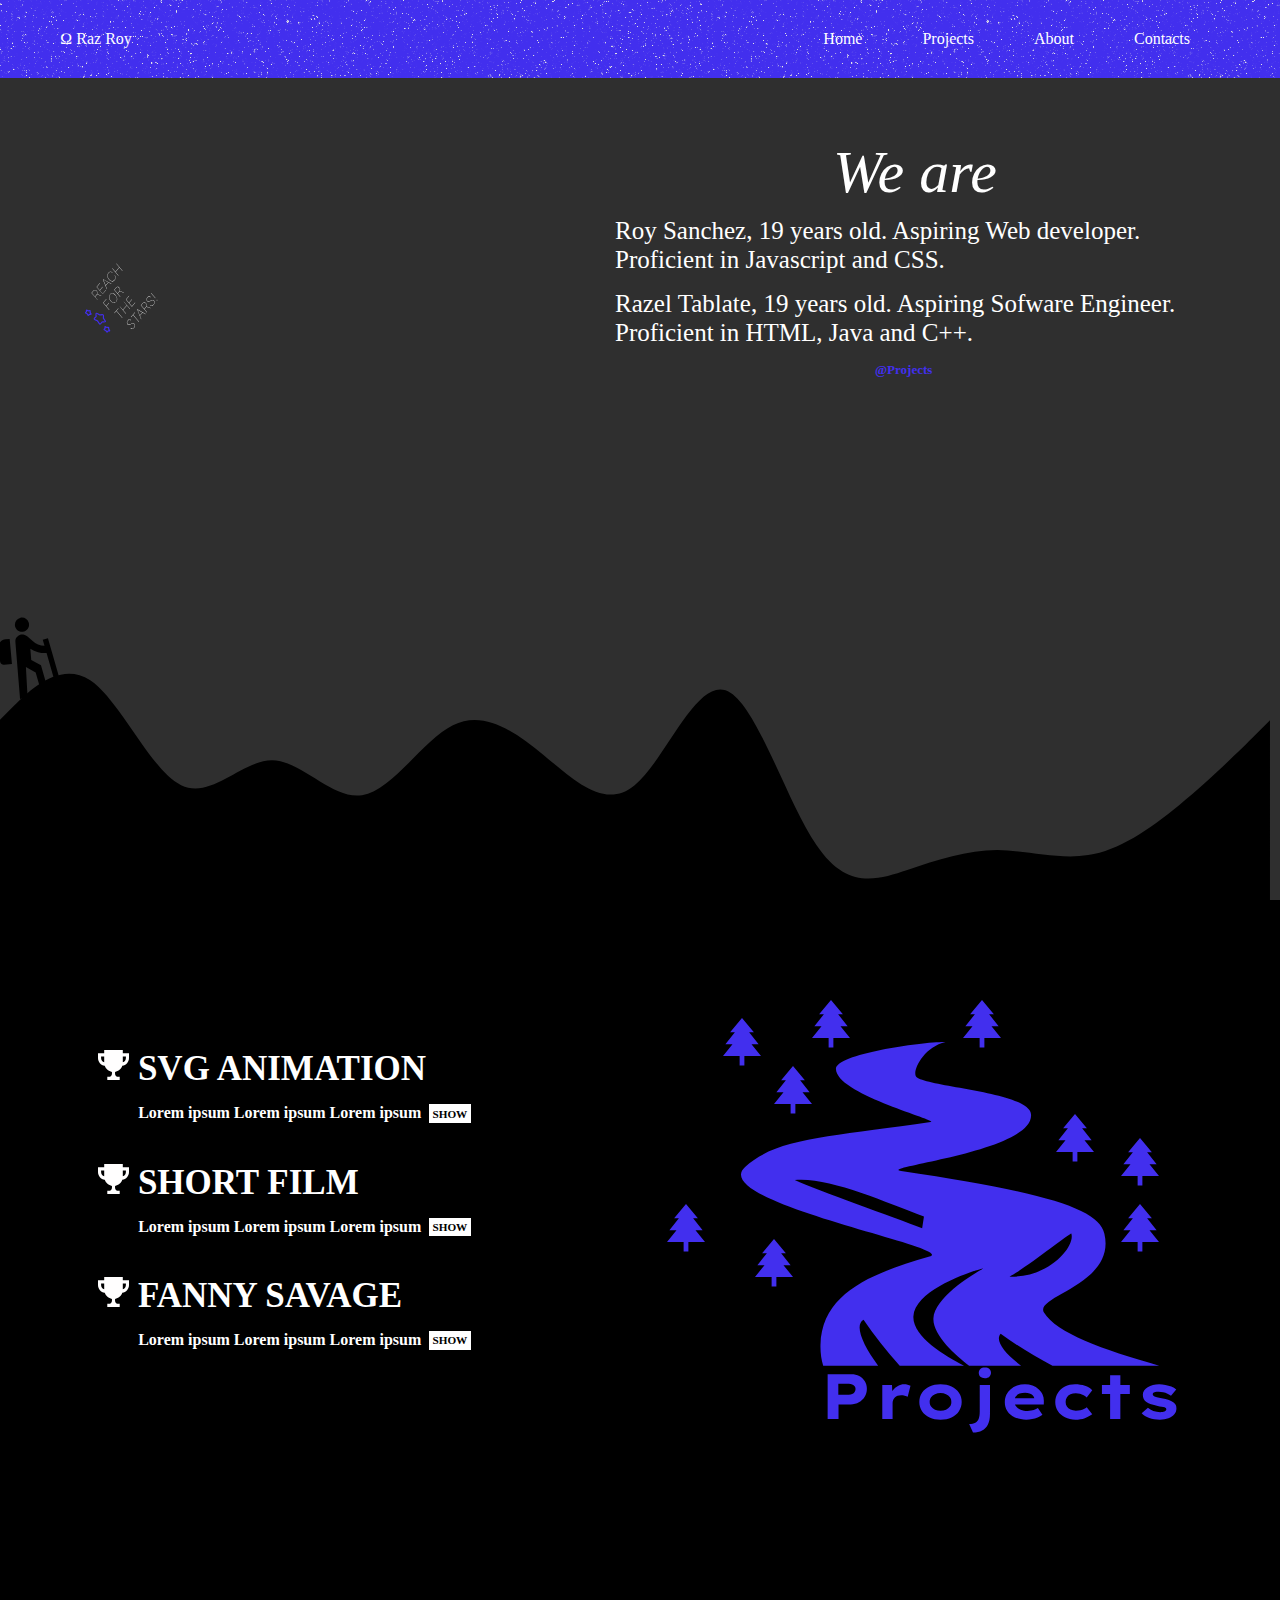
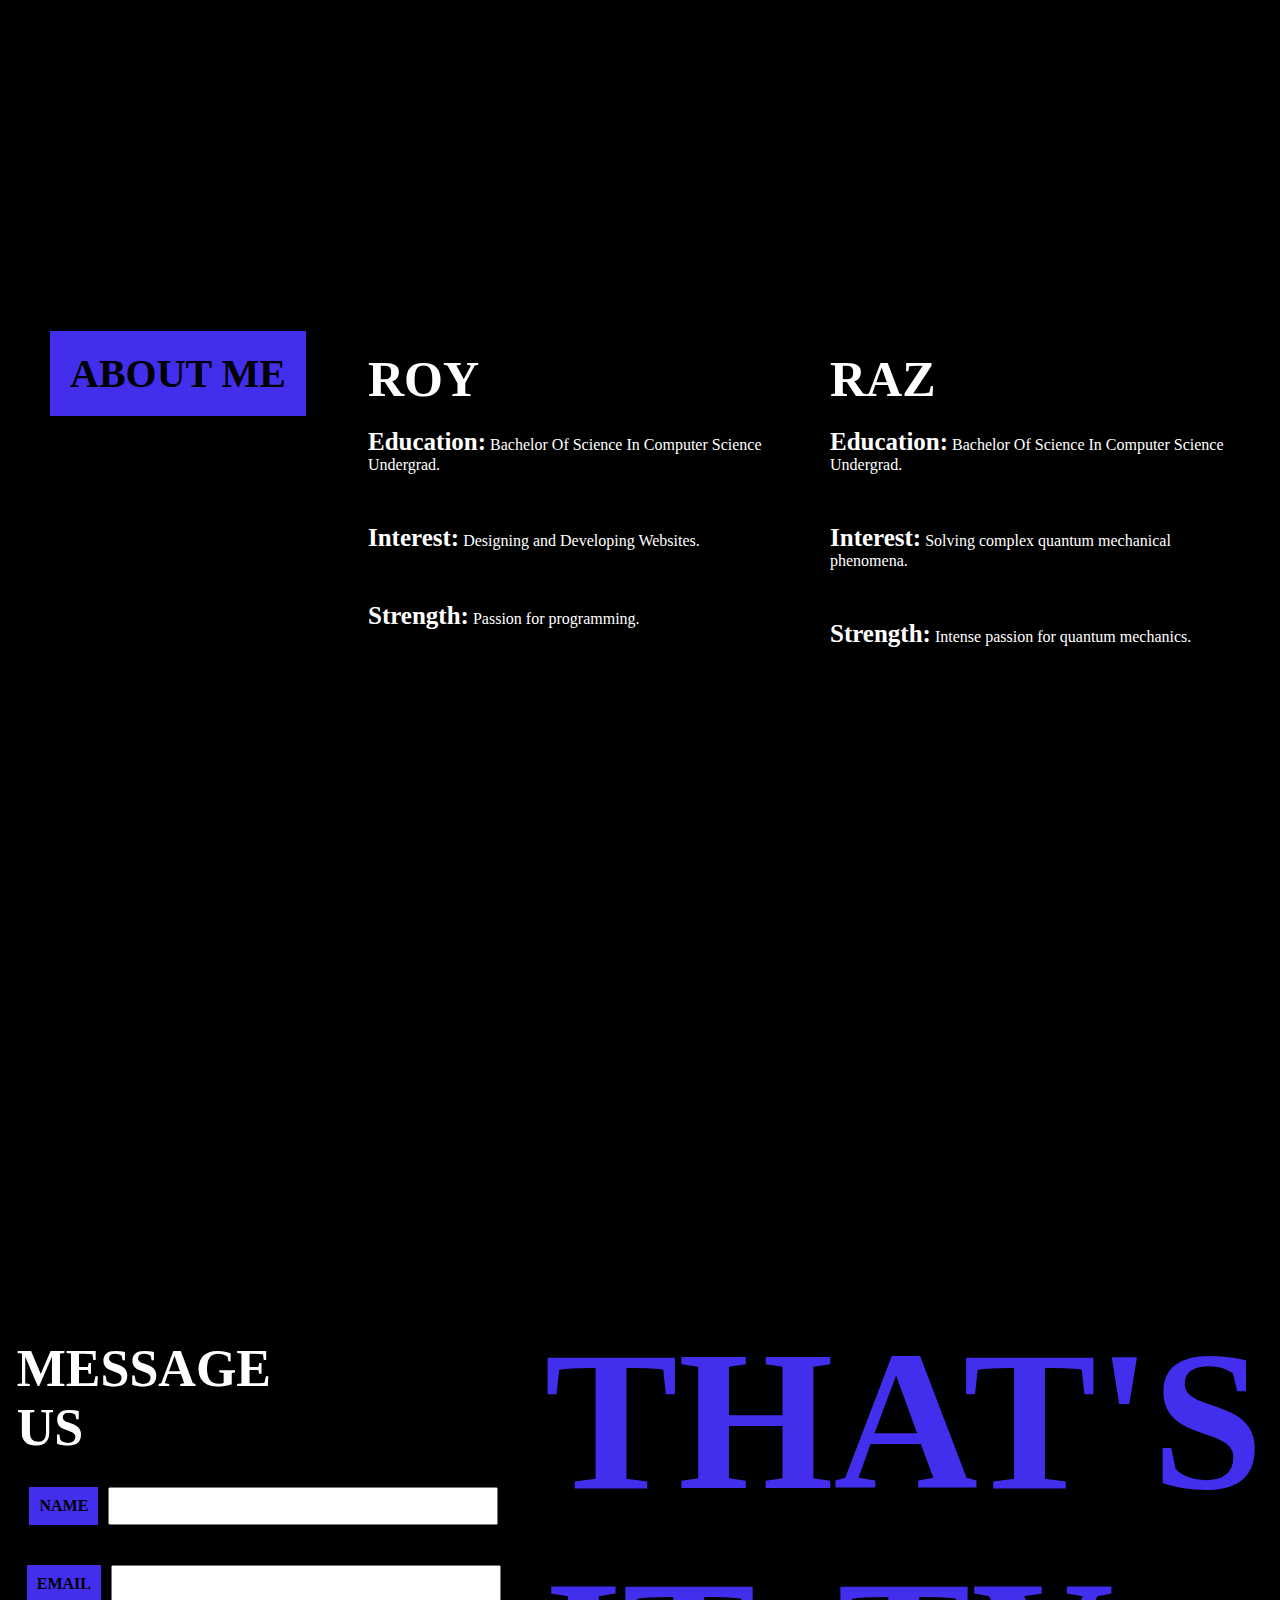
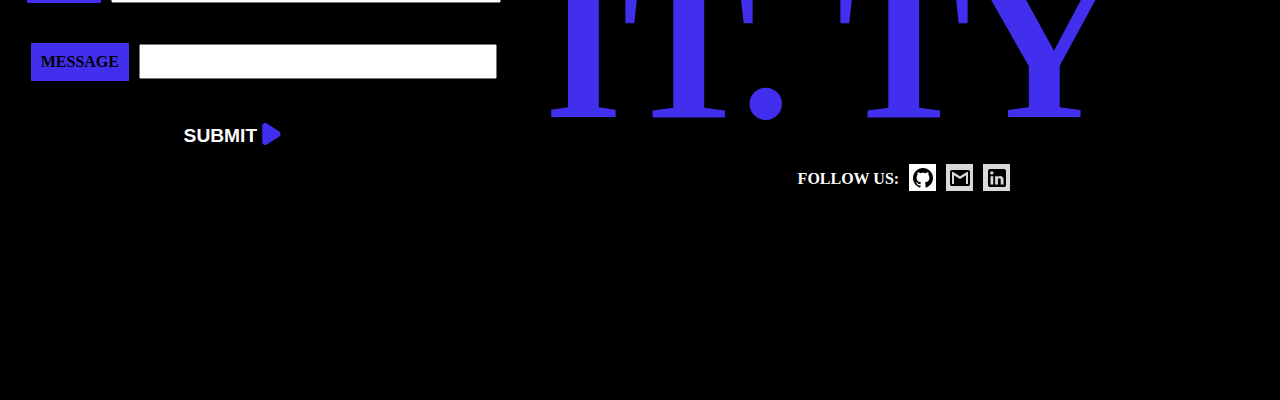
==== redo/main.html @ aadc62df "Add files via upload" ====
<!DOCTYPE html>
<html lang="en">

<head>
    <meta charset="UTF-8">
    <meta name="viewport" content="width=device-width, initial-scale=1.0">
    <title>Document</title>
    <link href="styles.css" rel="stylesheet" />
    <link href="./css/homepage.css" rel="stylesheet" />
    <link href="./css/projectspage.css" rel="stylesheet" />
    <link href="./css/aboutpage.css" rel="stylesheet" />
    <link href="./css/contactspage.css" rel="stylesheet" />
    <link href="./css/responsivenessSecretFormula.css" rel="stylesheet" />
    <script src="./js/smooth-scrolling.js" defer></script>
    <script src="./js/inputValidation.js" defer></script>
</head>

<body>
    <div id="homepage">
        <header>
            <a href="#" class="logo">&#8486; Raz Roy</a>
            <ul class="navigation">
                <li><a href="#homepage">Home</a></li>
                <li><a href="#projects">Projects</a></li>
                <li><a href="#about">About</a></li>
                <li><a href="#contacts">Contacts</a></li>
            </ul>
        </header>
        <section>
            <div class="message">
                <img src="./symbols/reach.svg" />
                <div class="container">
                    <div class="big">We are</div>
                    <div class="small">
                        <div>Roy Sanchez, 19 years old. Aspiring Web developer.
                            Proficient in Javascript and CSS.</div>
                        <div>Razel Tablate, 19 years old. Aspiring Sofware Engineer.
                            Proficient in HTML, Java and C++.</div>
                    </div>
                    <div class="smaller">
                        <a href="#projects">@Projects</a>
                    </div>
                </div>
            </div>
            <div class="background">
                <img src="./symbols/bg-svg.svg" />
            </div>
        </section>
    </div>
    <div id="projects">
        <section>
            <div class="project-content">
                <div class="proj1">
                    <div class="title">
                        <div class="text"><img src="./symbols/award.svg" /> SVG ANIMATION</div>
                    </div>
                    <div class="subtitle">
                        <div class="text">Lorem ipsum Lorem ipsum Lorem ipsum</div>
                        <div class="modal">
                            <label for="btn1">SHOW</label>
                            <input type="checkbox" id="btn1" />
                            <div class="content content1">
                                <div class="header">
                                    <div class="title"><a href="#">LINK</a></div>
                                    <label for="btn1">X</label>
                                </div>
                                <div class="media">
                                </div>
                            </div>
                        </div>
                    </div>
                </div>
                <div class="proj1">
                    <div class="title">
                        <div class="text"><img src="./symbols/award.svg" /> SHORT FILM</div>
                    </div>
                    <div class="subtitle">
                        <div class="text">Lorem ipsum Lorem ipsum Lorem ipsum</div>
                        <div class="modal">
                            <label for="btn2">SHOW</label>
                            <input type="checkbox" id="btn2" />
                            <div class="content content2">
                                <div class="header">
                                    <div class="title"><a href="#">LINK</a></div>
                                    <label for="btn2">X</label>
                                </div>
                                <div class="media">
                                </div>
                            </div>
                        </div>
                    </div>
                </div>
                <div class="proj1">
                    <div class="title">
                        <div class="text"><img src="./symbols/award.svg" /> FANNY SAVAGE</div>
                    </div>
                    <div class="subtitle">
                        <div class="text">Lorem ipsum Lorem ipsum Lorem ipsum </div>
                        <div class="modal">
                            <label for="btn3">SHOW</label>
                            <input type="checkbox" id="btn3" />
                            <div class="content content3">
                                <div class="header">
                                    <div class="title"><a href="#">LINK</a></div>
                                    <label for="btn3">X</label>
                                </div>
                                <div class="media">
                                </div>
                            </div>
                        </div>
                    </div>
                </div>
            </div>
            <div class="project-image">
                <img src="./symbols/image-projects.svg" />
            </div>
        </section>
    </div>
    <div id="about">
        <section>
            <div class="label"><span>ABOUT ME</span></div>
            <div class="info">
                <div class="name">ROY</div>
                <div class="info-label"><span>Education:</span> Bachelor Of Science In Computer Science Undergrad.</div>
                <div class="info-label"><span>Interest:</span> Designing and Developing Websites.</div>
                <div class="info-label"><span>Strength:</span> Passion for programming.</div>
            </div>
            <div class="info">
                <div class="name">RAZ</div>
                <div class="info-label"><span>Education:</span> Bachelor Of Science In Computer Science Undergrad.</div>
                <div class="info-label"><span>Interest:</span> Solving complex quantum mechanical phenomena.</div>
                <div class="info-label"><span>Strength:</span> Intense passion for quantum mechanics.</div>
            </div>
        </section>
    </div>
    <div id="contacts">
        <div class="sendMessage">
            <div class="labelMessage">MESSAGE<br /> US</div>
            <form>
                <div class="container">
                    <label for="name">NAME</label>
                    <input id="name" type="text" maxlength="15" required/>
                    <span class="message"></span>
                </div>
                <div class="container">
                    <label for="name">EMAIL</label>
                    <input id="name" type="text" maxlength="40" required />
                    <span class="message"></span>

                </div>
                <div class="container">
                    <label for="name">MESSAGE</label>
                    <input type="text" required />
                    <span class="message"></span>

                </div>

                <div class="btn">
                    <label for="submit">
                        <svg class="triangles" width="67" height="27" viewBox="0 0 67 27" fill="none"
                            xmlns="http://www.w3.org/2000/svg">
                            <path id="main"
                                d="M43.4353 13.0006C43.4357 12.4996 43.3174 12.007 43.0918 11.5704C42.8662 11.1338 42.541 10.7681 42.1476 10.5086L29.7232 2.39863C29.319 2.14103 28.8597 2.00359 28.3914 2.00007C27.9231 1.99654 27.4622 2.12706 27.0547 2.37855C26.6473 2.63004 26.3076 2.9937 26.0696 3.43314C25.8316 3.87259 25.7037 4.37242 25.6986 4.88263L25.6986 21.1076C25.7019 21.6174 25.8279 22.1173 26.064 22.5574C26.3001 22.9976 26.638 23.3625 27.044 23.6158C27.45 23.8691 27.9099 24.002 28.3778 24.0011C28.8457 24.0002 29.3052 23.8655 29.7104 23.6106L42.143 15.4946C42.5369 15.2349 42.8627 14.8689 43.089 14.4321C43.3154 13.9953 43.4346 13.5023 43.4353 13.0006Z"
                                fill="#422FEE" />
                            <path id="back1"
                                d="M42.5175 13.0006C42.5179 12.4996 42.3996 12.007 42.174 11.5704C41.9484 11.1338 41.6232 10.7681 41.2298 10.5086L28.8054 2.39863C28.4012 2.14103 27.942 2.00359 27.4737 2.00007C27.0054 1.99654 26.5444 2.12706 26.137 2.37855C25.7295 2.63004 25.3898 2.9937 25.1518 3.43314C24.9138 3.87259 24.7859 4.37242 24.7808 4.88263L24.7808 21.1076C24.7841 21.6174 24.9101 22.1173 25.1462 22.5574C25.3823 22.9976 25.7202 23.3625 26.1262 23.6158C26.5323 23.8691 26.9922 24.002 27.46 24.0011C27.9279 24.0002 28.3874 23.8655 28.7926 23.6106L41.2252 15.4946C41.6191 15.2349 41.9449 14.8689 42.1713 14.4321C42.3976 13.9953 42.5168 13.5023 42.5175 13.0006Z"
                                fill="#422FEE" fill-opacity="0.55" />
                            <path id="back2"
                                d="M43.4353 13.0006C43.4357 12.4996 43.3174 12.007 43.0918 11.5704C42.8662 11.1338 42.541 10.7681 42.1476 10.5086L29.7232 2.39863C29.319 2.14103 28.8597 2.00359 28.3914 2.00007C27.9231 1.99654 27.4622 2.12706 27.0547 2.37855C26.6473 2.63004 26.3076 2.9937 26.0696 3.43314C25.8316 3.87259 25.7037 4.37242 25.6986 4.88263L25.6986 21.1076C25.7019 21.6174 25.8279 22.1173 26.064 22.5574C26.3001 22.9976 26.638 23.3625 27.044 23.6158C27.45 23.8691 27.9099 24.002 28.3778 24.0011C28.8457 24.0002 29.3052 23.8655 29.7104 23.6106L42.143 15.4946C42.5369 15.2349 42.8627 14.8689 43.089 14.4321C43.3154 13.9953 43.4346 13.5023 43.4353 13.0006Z"
                                fill="#422FEE" fill-opacity="0.55" />
                        </svg>
                    </label>
                    <input id="submit" type="submit" />
                </div>

            </form>
        </div>
        <div class="goodbyes">
            <div class="message">THAT'S <br />IT. TY</div>
            <div class="followUs">FOLLOW US:
                <a href="#"><img src="./symbols/github-logo.svg" /></a>
                <a href="#"><img src="./symbols/gmail-logo.svg" /></a>
                <a href="#"><img src="./symbols/linkin-logo.svg" /></a>
            </div>
        </div>
    </div>
</body>

</html>
---- redo/styles.css ----
* {
    margin: 0;
    padding: 0;
}

body {
    background: #2f2f2f;
    height: 400vh;
    overflow-x: hidden;
}
html{
    font-size: 16px;
}


#homepage,
#projects,
#about,
#contacts {
    height: 100vh;
    min-height: 32.5rem;
}

#projects {
    background: #000;
}

#about {
    background: #000;
}

#contacts {
    background: #000;
}
---- redo/css/homepage.css ----
#homepage header {
    background: url('../symbols/nnnoise.svg');
    display: flex;
    justify-content: space-between;
    align-items: center;
    padding: 1.875rem 3.75rem;
    font-family: 'Trebuchet MS';
}

#homepage header .logo {
    text-decoration: none;
    color: white;
}

#homepage header .navigation {
    display: flex;
    list-style: none;
}

#homepage header .navigation li a {
    text-decoration: none;
    color: white;
    margin: 0 1.875rem;
    position: relative;
}
#homepage header .navigation li a:hover::before{
    content: '';
    position: absolute;
    box-shadow: -20px 0 5px 3px #fff,
                10px 25px 5px 4px #fff,
                0 5px 5px 3px #fff531;
    left: 50%;
    opacity: 0;
    animation: appear 1s linear forwards;
}
@keyframes appear {
    100%{opacity: 1}
}


#homepage {
    display: flex;
    flex-direction: column;
}

#homepage section {
    height: fill;
    flex-grow: 2;
    display: flex;
    flex-direction: column;
}

#homepage section .message {
    color: white;
    font-family: 'Inter';
    padding: 4.0625rem;
}
#homepage section .message img{
    transform: translate(0, 100px) scale(.8)
}
#homepage section .message .container {
    float: right;
    display: flex;
    justify-content: center;
    align-items: center;
    flex-direction: column;
    width: 37.5rem;
}

#homepage section .message .container .big {
    font-style: italic;
    font-weight: 90;
    font-size: 3.75rem;
line-height: 3.625rem;     
margin-bottom: 0.9375rem;
}

#homepage section .message .container .small {
    font-style: normal;
    font-weight: 90;
font-size: 1.5625rem;
line-height: 1.8125rem;
}
#homepage section .message .container .small div{
    margin-bottom: 0.9375rem;
}
#homepage section .message .container .smaller a{
    font-size: 0.8125rem;
    font-weight: bold;
    text-decoration: none;
    color: #422fee;
    position: absolute;
    transform: translateX(-2.5rem)
}
#homepage section .message .container .smaller a:hover::after{
    content: '';
    position: absolute;
    bottom: 0;
    left: 0;
    height: 1px; 
    animation: underline .7s cubic-bezier(0.175, 0.885, 0.32, 1.275) forwards;
    transform: scale(0) translateY(-1.25rem);
    background: #422fee;
    box-shadow: 0 -8px 20px 2px #422fee;
}
@keyframes underline {
    100%{width: 100%; transform: scale(1) translateY(0.125rem); }
}


#homepage section .background {
    flex-grow: 1;
    position: relative;
}

#homepage section .background img {
    width: 100vw;
    position: absolute;
    bottom: 0;
    left: -0.625rem;
    z-index: -1;
}
---- redo/css/projectspage.css ----
#projects section {
    display: flex;
    justify-content: space-around;
    align-items: center;
    color: white;
    padding-top: 6.25rem;
    position: relative;
}
#projects section .project-content{
    font-family: 'inter';
    font-weight: bold;
}
#projects section .project-content .proj1{
    margin-bottom: 2.5rem;
}
#projects section .project-content .proj1 .title{
    font-size: 2.1875rem;
}
#projects section .project-content .proj1 .subtitle{
    font-size: 1rem;
    margin-left: 2.5rem;
    margin-top: 0.9375rem;
    display: flex;
}
#projects section .project-content .proj1 .subtitle .modal{
  margin-left: .5rem;
  font-size: .7rem;
  padding: .2rem;
  background: white;
  color: black;
}
#projects section .project-content .proj1 .subtitle .modal input{
    display: none;
}
#projects section .project-content .proj1 .subtitle .modal .content {
   height: 75%;
   width: 50%;
   position: absolute;
   left: 25.5rem;
   top: 4rem;
   background: white;
   display: flex;
   flex-direction: column;
   align-items: center;
   visibility: hidden;
   background: black;
   box-shadow: 0 0 25px rgba(225,225,225,.3);
   color: white;
}
#projects section .project-content .proj1 .subtitle .modal .content .header{
    display: flex;
    align-items: center;
    justify-content: space-between;
    width: 100%;
    padding: .5rem 1.5rem;
    box-sizing: border-box;
}
#projects section .project-content .proj1 .subtitle .modal .content .header label{
    font-size: 1.5rem;
}
#projects section .project-content .proj1 .subtitle .modal .content .media{
    height: 100%;
    width: 100%;
}

#projects section .project-content .proj1 .subtitle .modal #btn1:checked ~ .content1{
    visibility: visible;
}
#projects section .project-content .proj1 .subtitle .modal #btn2:checked ~ .content2{
    visibility: visible;
}
#projects section .project-content .proj1 .subtitle .modal #btn3:checked ~ .content3{
    visibility: visible;
}
---- redo/css/aboutpage.css ----
#about section {
    display: flex;
    justify-content: space-between;
    font-family: 'inter';
    padding: 9.375rem 3.125rem;
}
#about section .label span{
    background: #422fee;
    padding: 1.25rem;   
    font-weight: bold;  
    font-size: 2.5rem;  
    
}
#about section .info{
    color: white;
    font-weight: bold;
    width: 25rem;
}
#about section .info .name{
font-size: 3.125rem;
margin-bottom: 1.25rem;
}
#about section .info .info-label{
    margin-bottom: 3.125rem;
    font-weight: normal;
}
#about section .info .info-label span{
    font-size: 1.5625rem;
    font-weight: bold;
}
---- redo/css/contactspage.css ----
#contacts {
    display: flex;
    justify-content: space-around;
    font-family: 'inter';
    align-items: center;
}
#contacts .sendMessage{
    display: flex;
    flex-direction: column;
}
#contacts .sendMessage .labelMessage{
    color: white;  
    font-size: 3.25rem;
    margin-bottom: 1.25rem;
    font-weight: bold;
    transform: translateX(5.625);
}
#contacts .sendMessage form{
    display: flex;
    justify-content: right;
    align-items: center;
    flex-direction: column;
}
#contacts .sendMessage form .container{
    padding: 0.625rem;
    margin-bottom: 1.25rem;
    display: flex;
    justify-content: center;
    align-items: center;
    position: relative;
}
#contacts .sendMessage form .container span{
    position: absolute;
    left: 8rem;
    top: -1rem;
    color: red;
    animation: spanAnim 2s linear forwards;
}
@keyframes spanAnim {
    100%{color: white}
}


#contacts .sendMessage form .container input{
    font-size: 1.875rem;
    margin-left: 0.625rem;
}
#contacts .sendMessage form .container:nth-child(3) input{
    font-size: 1.6875rem;
}

#contacts .sendMessage form label{
    background: #422fee;
    padding: 0.625rem;
    font-weight: bold;
}

#contacts .sendMessage form .btn{
    display: flex;
    justify-content: center;
    align-items: center;
}
#contacts .sendMessage form .btn input{
    background: none;
    color: white;
    font-weight: bold;
    border: none;
    text-transform: uppercase;
    font-size: 1.2rem;
}
#contacts .sendMessage form .btn label{
    background: none;
    order: 2;
 }



/**submit btn**/
.btn label, .btn input{
    cursor: pointer;
}
.triangles {
    fill: none;
    transform: translateX(-1.875rem);
}
.triangles #main, .triangles #back1, .triangles #back2{
    transition: all 1s ease;
}
.btn:hover .triangles #back1{
    transform: translateX(20%);
}
.btn:hover .triangles #back2{
    transform: translateX(-10%);
}
.btn:hover .triangles #main{
    transform: translateX(5%);
}


#contacts .goodbyes .message{
    font-size: 12.5rem;
    color: #422fee;
    pointer-events: none;
}
#contacts .goodbyes .followUs{
    color: white;
    display: flex;
    align-items: center;
}
#contacts .goodbyes .followUs a{
    margin-left: 0.625rem;
}

#contacts .goodbyes{
    display: flex;
    align-items: center;
    flex-direction: column;
    font-weight: bold;
}
---- redo/css/responsivenessSecretFormula.css ----
/** Rendering the page responsive **/
@media screen and (max-width: 1200px){
    html{
        font-size: 13px;
    }
}
@media screen and (max-width: 1100px){
    html{
        font-size: 12px;
    }
    #homepage section .message .container{
        font-size: 10rem;
    }
}
@media screen and (max-width: 1000px){
    html{
        font-size: 10px;
    }
    
}
@media screen and (max-width: 900px){
    html{
        font-size: 5px;
    }
}
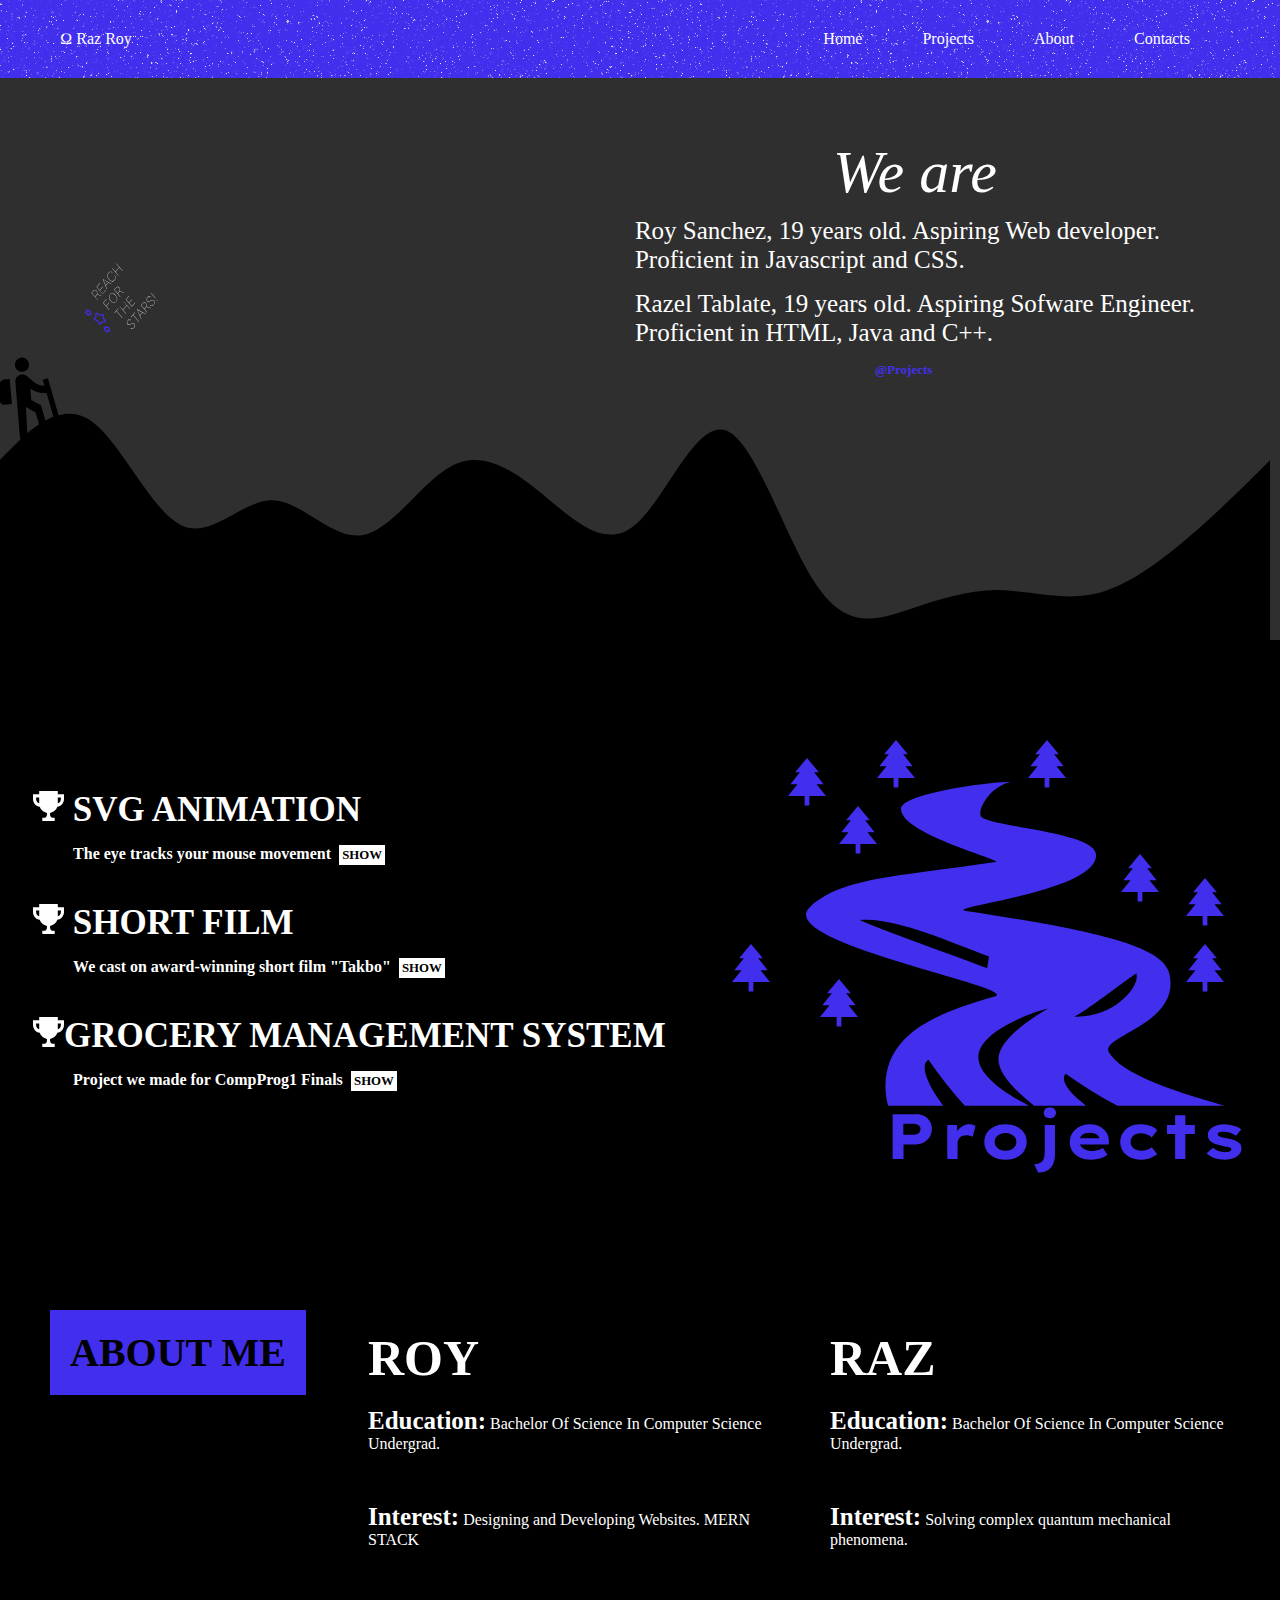
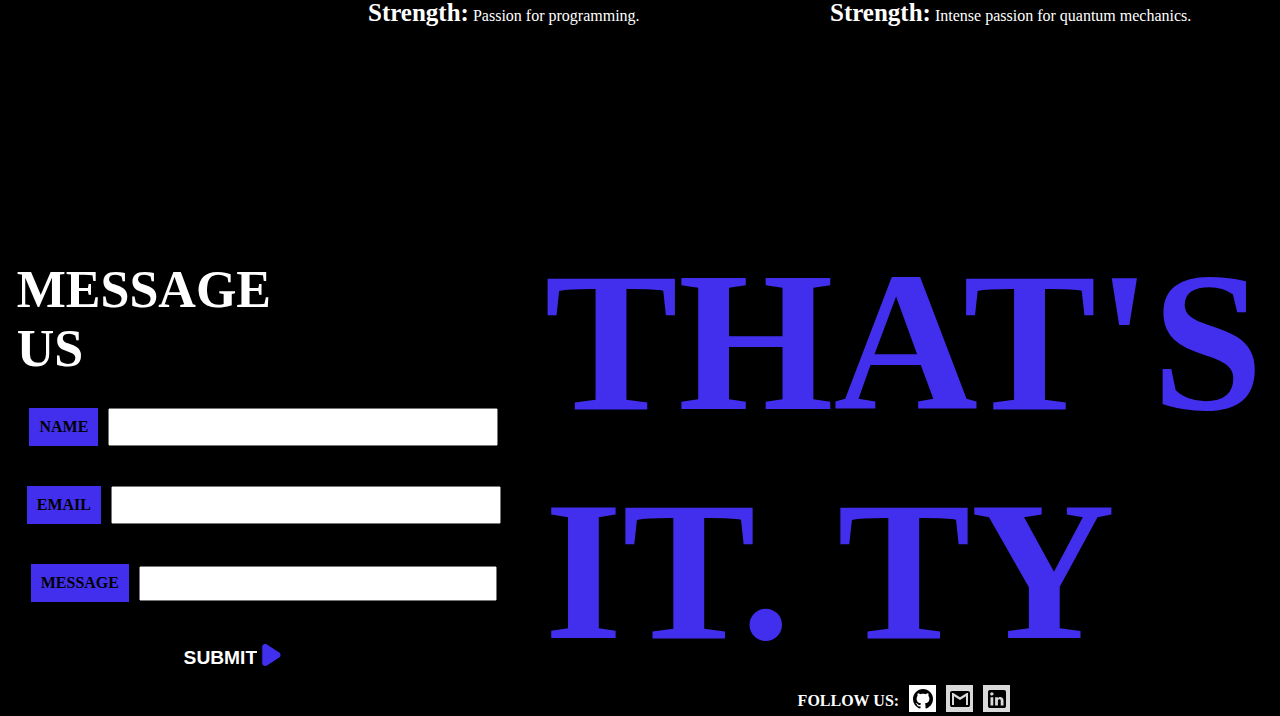
==== commit 40bfe0e8: "Add files via upload" ====
--- a/redo/main.html
+++ b/redo/main.html
@@ -18,7 +18,7 @@
 <body>
     <div id="homepage">
         <header>
-            <a href="#" class="logo">&#8486; Raz Roy</a>
+            <a href="#about" class="logo">&#8486; Raz Roy</a>
             <ul class="navigation">
                 <li><a href="#homepage">Home</a></li>
                 <li><a href="#projects">Projects</a></li>
@@ -32,9 +32,9 @@
                 <div class="container">
                     <div class="big">We are</div>
                     <div class="small">
-                        <div>Roy Sanchez, 19 years old. Aspiring Web developer.
+                        <div>Roy Sanchez, 19 years old. Aspiring Web developer.<br />
                             Proficient in Javascript and CSS.</div>
-                        <div>Razel Tablate, 19 years old. Aspiring Sofware Engineer.
+                        <div>Razel Tablate, 19 years old. Aspiring Sofware Engineer.<br />
                             Proficient in HTML, Java and C++.</div>
                     </div>
                     <div class="smaller">
@@ -55,19 +55,9 @@
                         <div class="text"><img src="./symbols/award.svg" /> SVG ANIMATION</div>
                     </div>
                     <div class="subtitle">
-                        <div class="text">Lorem ipsum Lorem ipsum Lorem ipsum</div>
-                        <div class="modal">
-                            <label for="btn1">SHOW</label>
-                            <input type="checkbox" id="btn1" />
-                            <div class="content content1">
-                                <div class="header">
-                                    <div class="title"><a href="#">LINK</a></div>
-                                    <label for="btn1">X</label>
-                                </div>
-                                <div class="media">
-                                </div>
-                            </div>
-                        </div>
+                        <div class="text">The eye tracks your mouse movement</div>
+                        <span><a target="_blank" href="./svgAnimation/main.html">SHOW</a></span>
+                        
                     </div>
                 </div>
                 <div class="proj1">
@@ -75,39 +65,19 @@
                         <div class="text"><img src="./symbols/award.svg" /> SHORT FILM</div>
                     </div>
                     <div class="subtitle">
-                        <div class="text">Lorem ipsum Lorem ipsum Lorem ipsum</div>
-                        <div class="modal">
-                            <label for="btn2">SHOW</label>
-                            <input type="checkbox" id="btn2" />
-                            <div class="content content2">
-                                <div class="header">
-                                    <div class="title"><a href="#">LINK</a></div>
-                                    <label for="btn2">X</label>
-                                </div>
-                                <div class="media">
-                                </div>
-                            </div>
-                        </div>
+                        <div class="text">We cast on award-winning short film "Takbo"</div>
+                        <span><a target="_blank" href="https://fb.watch/t0nipN4bHP/">SHOW</a></span>
+                        
                     </div>
                 </div>
                 <div class="proj1">
                     <div class="title">
-                        <div class="text"><img src="./symbols/award.svg" /> FANNY SAVAGE</div>
+                        <div class="text"><img src="./symbols/award.svg" />GROCERY MANAGEMENT SYSTEM</div>
                     </div>
                     <div class="subtitle">
-                        <div class="text">Lorem ipsum Lorem ipsum Lorem ipsum </div>
-                        <div class="modal">
-                            <label for="btn3">SHOW</label>
-                            <input type="checkbox" id="btn3" />
-                            <div class="content content3">
-                                <div class="header">
-                                    <div class="title"><a href="#">LINK</a></div>
-                                    <label for="btn3">X</label>
-                                </div>
-                                <div class="media">
-                                </div>
-                            </div>
-                        </div>
+                        <div class="text">Project we made for CompProg1 Finals</div>
+                        <span><a target="_blank" href="https://drive.google.com/drive/folders/1-Y1qvKQLt_3K-KihqnZuizCG1hvzFxOu">SHOW</a></span>
+                        
                     </div>
                 </div>
             </div>
@@ -122,7 +92,7 @@
             <div class="info">
                 <div class="name">ROY</div>
                 <div class="info-label"><span>Education:</span> Bachelor Of Science In Computer Science Undergrad.</div>
-                <div class="info-label"><span>Interest:</span> Designing and Developing Websites.</div>
+                <div class="info-label"><span>Interest:</span> Designing and Developing Websites. MERN STACK</div>
                 <div class="info-label"><span>Strength:</span> Passion for programming.</div>
             </div>
             <div class="info">
@@ -178,9 +148,9 @@
         <div class="goodbyes">
             <div class="message">THAT'S <br />IT. TY</div>
             <div class="followUs">FOLLOW US:
-                <a href="#"><img src="./symbols/github-logo.svg" /></a>
-                <a href="#"><img src="./symbols/gmail-logo.svg" /></a>
-                <a href="#"><img src="./symbols/linkin-logo.svg" /></a>
+                <a target="_blank" href="https://github.com/purplepew"><img src="./symbols/github-logo.svg" /></a>
+                <a target="_blank" href="mailto:sanchezjhones45@gmail.com"><img src="./symbols/gmail-logo.svg" /></a>
+                <a target="_blank" href="https://www.linkedin.com/in/roy-sanchez-0209801bb/"><img src="./symbols/linkin-logo.svg" /></a>
             </div>
         </div>
     </div>
--- a/redo/styles.css
+++ b/redo/styles.css
@@ -5,28 +5,22 @@
 
 body {
     background: #2f2f2f;
-    height: 400vh;
     overflow-x: hidden;
 }
 html{
     font-size: 16px;
 }
 
+#homepage{
 
-#homepage,
-#projects,
-#about,
-#contacts {
-    height: 100vh;
-    min-height: 32.5rem;
 }
-
 #projects {
     background: #000;
 }
 
 #about {
     background: #000;
+
 }
 
 #contacts {
--- a/redo/css/homepage.css
+++ b/redo/css/homepage.css
@@ -1,3 +1,6 @@
+#homepage{
+    height: 40rem;
+}
 #homepage header {
     background: url('../symbols/nnnoise.svg');
     display: flex;
@@ -5,6 +8,7 @@
     align-items: center;
     padding: 1.875rem 3.75rem;
     font-family: 'Trebuchet MS';
+    z-index: 22;
 }
 
 #homepage header .logo {
@@ -23,6 +27,13 @@
     margin: 0 1.875rem;
     position: relative;
 }
+#homepage header .logo:hover::before{
+    content: '';
+    position: absolute;
+    box-shadow: 0 0 5px 5px rgba(255, 255, 0, .4);
+    opacity: 0;
+    animation: appear .7s linear forwards;
+}
 #homepage header .navigation li a:hover::before{
     content: '';
     position: absolute;
@@ -31,7 +42,7 @@
                 0 5px 5px 3px #fff531;
     left: 50%;
     opacity: 0;
-    animation: appear 1s linear forwards;
+    animation: appear .7s linear forwards;
 }
 @keyframes appear {
     100%{opacity: 1}
--- a/redo/css/projectspage.css
+++ b/redo/css/projectspage.css
@@ -1,3 +1,4 @@
+
 #projects section {
     display: flex;
     justify-content: space-around;
@@ -22,53 +23,12 @@
     margin-top: 0.9375rem;
     display: flex;
 }
-#projects section .project-content .proj1 .subtitle .modal{
-  margin-left: .5rem;
-  font-size: .7rem;
-  padding: .2rem;
-  background: white;
-  color: black;
-}
-#projects section .project-content .proj1 .subtitle .modal input{
-    display: none;
-}
-#projects section .project-content .proj1 .subtitle .modal .content {
-   height: 75%;
-   width: 50%;
-   position: absolute;
-   left: 25.5rem;
-   top: 4rem;
-   background: white;
-   display: flex;
-   flex-direction: column;
-   align-items: center;
-   visibility: hidden;
-   background: black;
-   box-shadow: 0 0 25px rgba(225,225,225,.3);
-   color: white;
-}
-#projects section .project-content .proj1 .subtitle .modal .content .header{
-    display: flex;
-    align-items: center;
-    justify-content: space-between;
-    width: 100%;
-    padding: .5rem 1.5rem;
-    box-sizing: border-box;
-}
-#projects section .project-content .proj1 .subtitle .modal .content .header label{
-    font-size: 1.5rem;
-}
-#projects section .project-content .proj1 .subtitle .modal .content .media{
-    height: 100%;
-    width: 100%;
-}
 
-#projects section .project-content .proj1 .subtitle .modal #btn1:checked ~ .content1{
-    visibility: visible;
-}
-#projects section .project-content .proj1 .subtitle .modal #btn2:checked ~ .content2{
-    visibility: visible;
-}
-#projects section .project-content .proj1 .subtitle .modal #btn3:checked ~ .content3{
-    visibility: visible;
-}
+#projects section .project-content .proj1 .subtitle a{
+    color: black;
+    background: white;
+    margin-left: .5rem;
+    padding: .2rem;
+    font-size: .8rem;
+    text-decoration: none;
+}--- a/redo/css/aboutpage.css
+++ b/redo/css/aboutpage.css
@@ -1,3 +1,4 @@
+
 #about section {
     display: flex;
     justify-content: space-between;
--- a/redo/css/responsivenessSecretFormula.css
+++ b/redo/css/responsivenessSecretFormula.css
@@ -1,25 +1,290 @@
-/** Rendering the page responsive **/
-@media screen and (max-width: 1200px){
-    html{
+@media screen and (max-width: 1200px) {
+    html {
+        font-size: 14px;
+    }
+    #homepage section .message{
+        transform: translateY(-5rem)
+    }
+    #homepage section .message .container .big {
+        font-size: 5rem;
+    }
+
+    #homepage section .message .container .small {
+        font-size: 1.6em;
+    }
+
+    #homepage section .message .container .smaller a {
+        font-size: 1rem;
+    }
+
+
+}
+
+@media screen and (max-width: 1100px) {
+    html {
         font-size: 13px;
     }
-}
-@media screen and (max-width: 1100px){
-    html{
+
+    #homepage section .message img {
+        transform: translate(0, 10rem) scale(.8)
+    }
+
+    #homepage section .message .container .big {
+        font-size: 6rem;
+    }
+
+    #homepage section .message .container .small {
+        font-size: 1.8rem;
+    }
+
+    #homepage section .message .container .smaller a {
+        font-size: 1rem;
+    }
+
+    #homepage section .message .container {
+        transform: translateY(50px);
+    }
+
+    #homepage header .navigation,
+    #homepage header .logo {
+        font-size: 1.2rem;
+    }
+}
+
+@media screen and (max-width: 1000px) {
+    html {
         font-size: 12px;
     }
-    #homepage section .message .container{
-        font-size: 10rem;
-    }
-}
-@media screen and (max-width: 1000px){
-    html{
+
+    #homepage section .message .container .big {
+        font-size: 6rem;
+    }
+
+    #homepage section .message .container .small {
+        font-size: 1.8rem;
+    }
+
+    #homepage section .message .container .smaller a {
+        font-size: 1rem;
+    }
+
+    #homepage section .message .container {
+        transform: translateY(50px);
+    }
+
+    #homepage header .navigation,
+    #homepage header .logo {
+        font-size: 1.1rem;
+    }
+
+    #projects section .project-content .proj1 .title {
+        font-size: 2.3rem;
+    }
+
+    #projects section .project-content .proj1 .subtitle {
+        font-size: 1.2rem;
+    }
+
+    #projects section .project-image {
+        transform: scale(.8);
+    }
+
+    #projects section .project-content .proj1 .subtitle .modal .checkLabel {
+        font-size: 1rem;
+    }
+
+}
+
+@media screen and (max-width: 900px) {
+    html {
+        font-size: 11px;
+    }
+    #homepage section .message{
+        transform: translateY(-6rem)
+    }
+
+
+    #homepage section .message img {
+        transform: translate(0px, 15rem) scale(.8)
+    }
+
+    #homepage section .message .container .big {
+        font-size: 5rem;
+        margin-bottom: 3rem;
+    }
+
+    #homepage section .message .container .small {
+        font-size: 1.5rem;
+        margin-bottom: 1rem;
+        line-height: 2.3rem;
+    }
+
+    #homepage section .message .container .smaller a {
+        font-size: 1rem;
+    }
+
+    #homepage header .navigation,
+    #homepage header .logo {
+        font-size: 1.5rem;
+    }
+    #contacts .goodbyes .message{
+        font-size: 7rem;
+    }
+}
+
+@media screen and (max-width: 800px) {
+    html {
         font-size: 10px;
     }
+
+    #projects section {
+        display: flex;
+        flex-direction: column;
+        align-items: center;
+        text-align: center;
+        padding-top: 0;
+    }
+
+    #projects section .project-content {
+        order: 2;
+
+    }
+
+    #projects section .project-content .proj1 .title {
+        font-size: 4rem;
+    }
+
+    #projects section .project-content .proj1 .subtitle {
+        font-size: 1.5rem;
+    }
+
+    #projects section .project-image {
+        transform: scale(.8);
+    }
+
+    #projects section .project-content .proj1 .subtitle .modal .checkLabel {
+        font-size: 1rem;
+    }
+
+    #about section {
+        padding: 30rem 0;
+    }
+
+    #about section .info .info-label{
+        font-size: 1.3rem;
+    }
+
+    #contacts .goodbyes .message{
+        font-size: 8.5rem;
+    }
+
+}
+
+@media screen and (max-width: 700px) {
+    html {
+        font-size: 9px;
+    }
+
+    #projects section {
+        display: flex;
+        flex-direction: column;
+        padding-top: 0;
+    }
+
+    #projects section .project-content {
+        order: 2;
+
+    }
+
+    #projects section .project-content .proj1 .title {
+        font-size: 4rem;
+    }
+
+    #projects section .project-content .proj1 .subtitle {
+        font-size: 1.5rem;
+    }
+
+    #projects section .project-image {
+        transform: scale(.8);
+    }
+
+    #projects section .project-content .proj1 .subtitle .modal .checkLabel {
+        font-size: 1rem;
+    }
+
+    #about section {
+        padding: 20rem 0;
+        flex-direction: column;
+        align-items: center;
+    }
+#about section .label{
+    transform: translateY(-4rem);
+}
+    #about section .info .info-label{
+        font-size: 1.3rem;
+    }
+
+    #contacts .goodbyes .message{
+        font-size: 8.5rem;
+    }
+    #contacts {
+        flex-direction: column;
+    }
+}
+
+@media screen and (max-width: 600px){
+    #homepage section .message{
+        transform: translateY(-4rem)
+    }
+    #homepage section .message img {
+        display: none;
+    }
+    #homepage section .message .container .big {
+        font-size: 5rem;
+        margin-bottom: 3rem;
+    }
+
+    #homepage section .message .container .small {
+        font-size: 1.5rem;
+        margin-bottom: 1rem;
+        line-height: 2.3rem;
+    }
+
+    #homepage section .message .container .smaller a {
+        font-size: 1rem;
+    } 
+    #projects section .project-image {
+        transform: scale(.7);
+    }  
+}
+@media screen and (max-width: 600px){
+    #homepage section .message{
+        float: none;
+    }
+    #projects section .project-image {
+        transform: scale(.5);
+    } 
     
 }
-@media screen and (max-width: 900px){
-    html{
-        font-size: 5px;
-    }
-}
+@media screen and (max-width: 400px){
+#homepage header .navigation{
+    font-size: 1.3rem;
+}
+    #homepage section .message{
+        transform: translate(5rem, -7rem);
+    }
+    #homepage section .message .container .big {
+        font-size: 4rem;
+        margin-bottom: 3rem;
+    }
+
+    #homepage section .message .container .small {
+        font-size: 1.2rem;
+        margin-bottom: 1rem;
+        line-height: 2.3rem;
+    }
+
+    #homepage section .message .container .smaller a {
+        font-size: .8rem;
+    }
+}